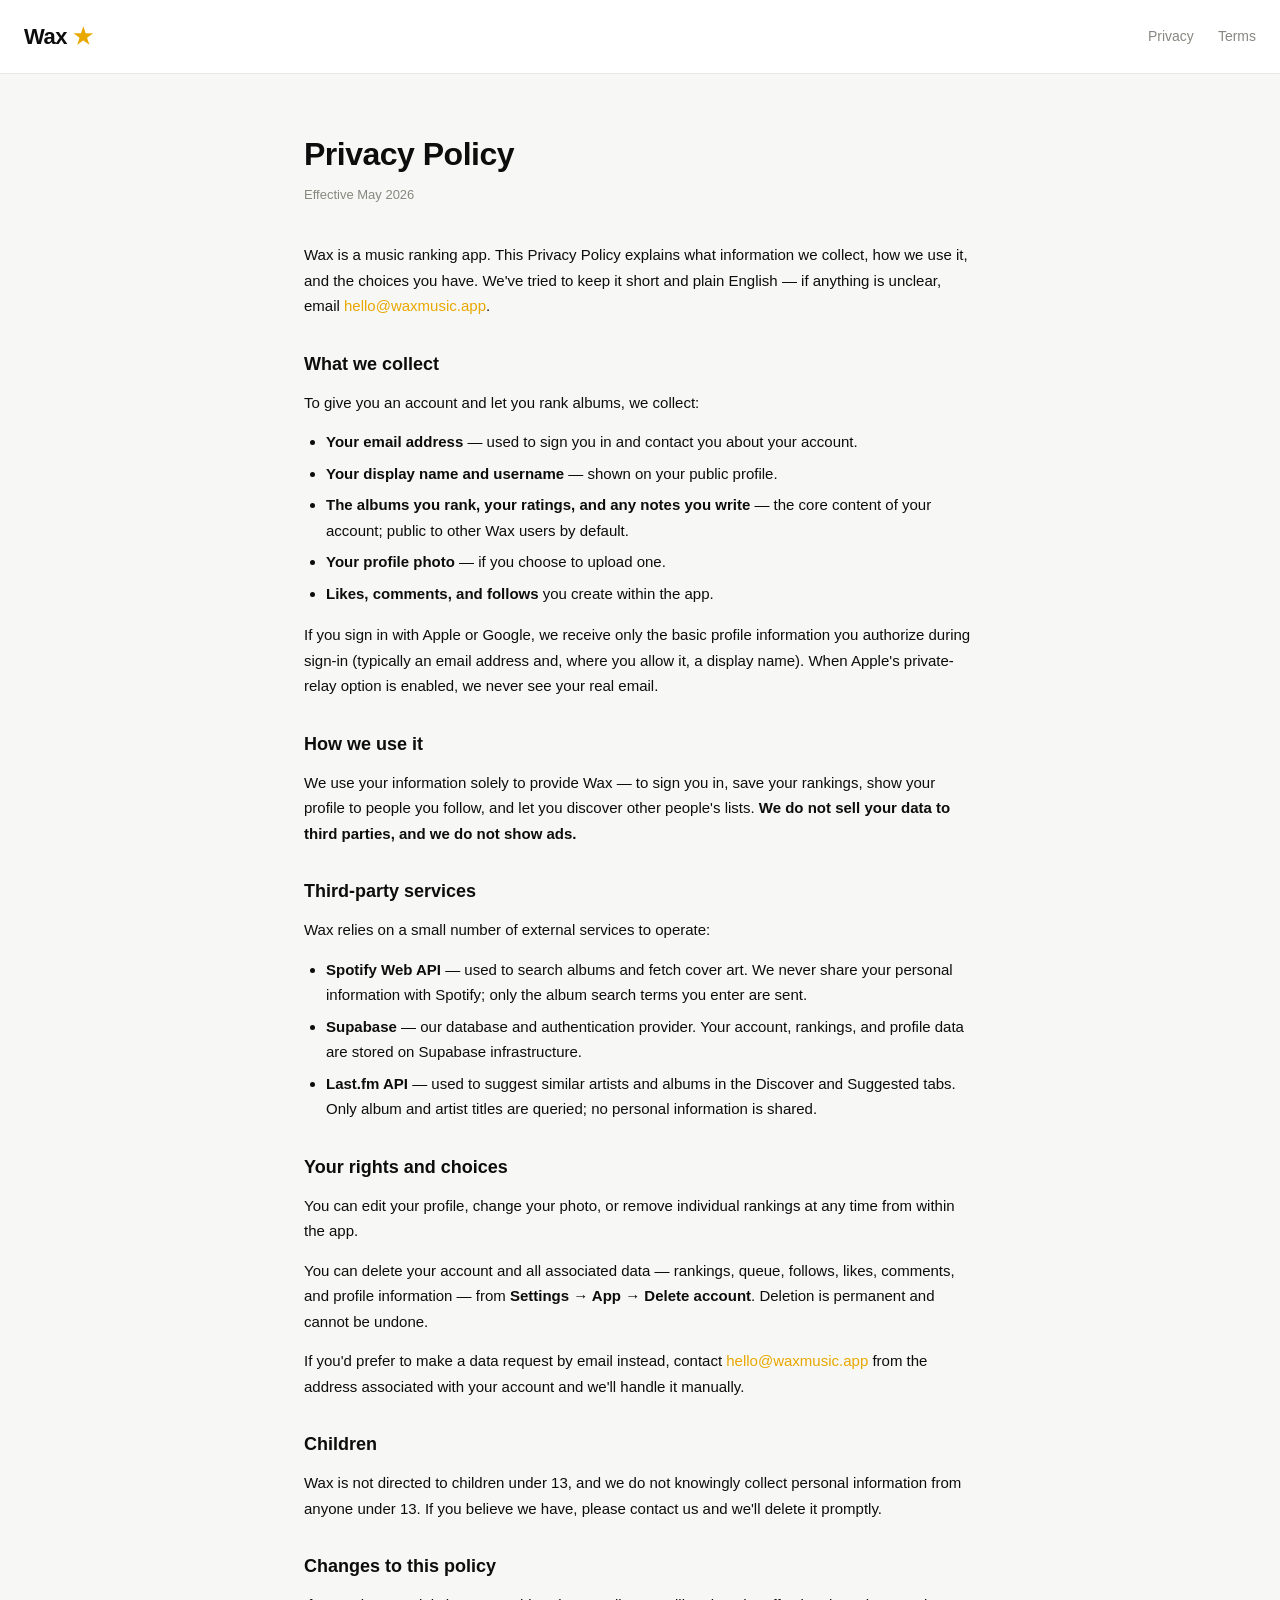
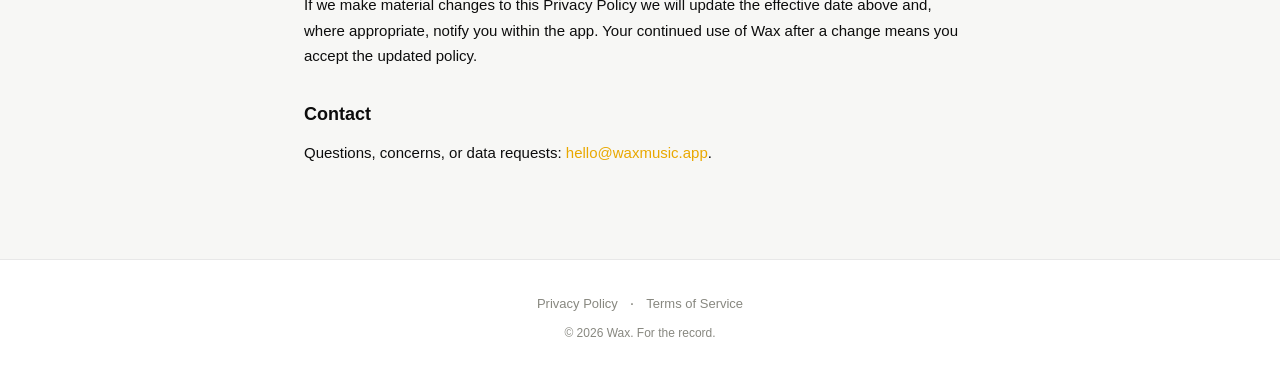
==== privacy.html @ 497c87d4 "Initial Wax website" ====
<!DOCTYPE html>
<html lang="en">
<head>
  <meta charset="UTF-8">
  <meta name="viewport" content="width=device-width, initial-scale=1.0">
  <title>Privacy Policy — Wax</title>
  <meta name="description" content="Wax Privacy Policy — what we collect, how we use it, and your rights.">
  <meta name="theme-color" content="#F7F7F5">
  <link rel="stylesheet" href="styles.css">
</head>
<body>
  <header class="site-header">
    <a href="index.html" class="logo">Wax <span class="gold-star">★</span></a>
    <nav class="site-nav">
      <a href="privacy.html">Privacy</a>
      <a href="terms.html">Terms</a>
    </nav>
  </header>

  <main class="legal">
    <h1>Privacy Policy</h1>
    <p class="updated">Effective May 2026</p>

    <p>Wax is a music ranking app. This Privacy Policy explains what information we collect, how we use it, and the choices you have. We've tried to keep it short and plain English — if anything is unclear, email <a href="mailto:hello@waxmusic.app">hello@waxmusic.app</a>.</p>

    <h2>What we collect</h2>
    <p>To give you an account and let you rank albums, we collect:</p>
    <ul>
      <li><strong>Your email address</strong> — used to sign you in and contact you about your account.</li>
      <li><strong>Your display name and username</strong> — shown on your public profile.</li>
      <li><strong>The albums you rank, your ratings, and any notes you write</strong> — the core content of your account; public to other Wax users by default.</li>
      <li><strong>Your profile photo</strong> — if you choose to upload one.</li>
      <li><strong>Likes, comments, and follows</strong> you create within the app.</li>
    </ul>
    <p>If you sign in with Apple or Google, we receive only the basic profile information you authorize during sign-in (typically an email address and, where you allow it, a display name). When Apple's private-relay option is enabled, we never see your real email.</p>

    <h2>How we use it</h2>
    <p>We use your information solely to provide Wax — to sign you in, save your rankings, show your profile to people you follow, and let you discover other people's lists. <strong>We do not sell your data to third parties, and we do not show ads.</strong></p>

    <h2>Third-party services</h2>
    <p>Wax relies on a small number of external services to operate:</p>
    <ul>
      <li><strong>Spotify Web API</strong> — used to search albums and fetch cover art. We never share your personal information with Spotify; only the album search terms you enter are sent.</li>
      <li><strong>Supabase</strong> — our database and authentication provider. Your account, rankings, and profile data are stored on Supabase infrastructure.</li>
      <li><strong>Last.fm API</strong> — used to suggest similar artists and albums in the Discover and Suggested tabs. Only album and artist titles are queried; no personal information is shared.</li>
    </ul>

    <h2>Your rights and choices</h2>
    <p>You can edit your profile, change your photo, or remove individual rankings at any time from within the app.</p>
    <p>You can delete your account and all associated data — rankings, queue, follows, likes, comments, and profile information — from <strong>Settings → App → Delete account</strong>. Deletion is permanent and cannot be undone.</p>
    <p>If you'd prefer to make a data request by email instead, contact <a href="mailto:hello@waxmusic.app">hello@waxmusic.app</a> from the address associated with your account and we'll handle it manually.</p>

    <h2>Children</h2>
    <p>Wax is not directed to children under 13, and we do not knowingly collect personal information from anyone under 13. If you believe we have, please contact us and we'll delete it promptly.</p>

    <h2>Changes to this policy</h2>
    <p>If we make material changes to this Privacy Policy we will update the effective date above and, where appropriate, notify you within the app. Your continued use of Wax after a change means you accept the updated policy.</p>

    <h2>Contact</h2>
    <p>Questions, concerns, or data requests: <a href="mailto:hello@waxmusic.app">hello@waxmusic.app</a>.</p>
  </main>

  <footer class="site-footer">
    <div class="footer-links">
      <a href="privacy.html">Privacy Policy</a>
      <span class="dot">·</span>
      <a href="terms.html">Terms of Service</a>
    </div>
    <p class="footer-copy">© 2026 Wax. For the record.</p>
  </footer>
</body>
</html>
---- styles.css ----
/* Wax marketing site — colors and feel match the app
   (CLAUDE.md → Design Principles → Color palette). */
:root {
  --bg: #F7F7F5;
  --card: #FFFFFF;
  --text: #0D0D0D;
  --muted: #888880;
  --border: #E8E8E8;
  --gold: #E9A800;
}

* { box-sizing: border-box; margin: 0; padding: 0; }

html { scroll-behavior: smooth; }

body {
  background: var(--bg);
  color: var(--text);
  font-family: -apple-system, BlinkMacSystemFont, "SF Pro Text", "Segoe UI",
    Roboto, "Helvetica Neue", Arial, sans-serif;
  -webkit-font-smoothing: antialiased;
  -moz-osx-font-smoothing: grayscale;
  line-height: 1.5;
  min-height: 100vh;
  display: flex;
  flex-direction: column;
}

a { color: inherit; text-decoration: none; transition: color 120ms ease; }

/* ── Header ─────────────────────────────────────────────────────────── */
.site-header {
  display: flex;
  align-items: center;
  justify-content: space-between;
  padding: 20px 24px;
  border-bottom: 1px solid var(--border);
  background: var(--card);
}
.logo {
  font-size: 22px;
  font-weight: 800;
  letter-spacing: -0.5px;
  color: var(--text);
}
.gold-star { color: var(--gold); }
.site-nav { display: flex; gap: 24px; }
.site-nav a {
  font-size: 14px;
  color: var(--muted);
  font-weight: 500;
}
.site-nav a:hover { color: var(--text); }

/* ── Main flex fill ─────────────────────────────────────────────────── */
main { flex: 1; }

/* ── Landing hero ───────────────────────────────────────────────────── */
.hero {
  display: flex;
  flex-direction: column;
  align-items: center;
  justify-content: center;
  padding: 112px 24px 96px;
  text-align: center;
}
.hero-logo {
  font-size: 88px;
  font-weight: 800;
  letter-spacing: -3px;
  color: var(--text);
  margin-bottom: 4px;
  line-height: 1;
}
.hero-tagline {
  font-size: 18px;
  color: var(--muted);
  margin-bottom: 44px;
}
.hero-desc {
  font-size: 18px;
  max-width: 480px;
  color: var(--text);
  margin: 0 auto 40px;
  line-height: 1.55;
}
.cta {
  display: inline-flex;
  align-items: center;
  justify-content: center;
  gap: 8px;
  background: var(--text);
  color: var(--card);
  padding: 16px 32px;
  border-radius: 999px;
  font-weight: 700;
  font-size: 15px;
  border: none;
  cursor: not-allowed;
  font-family: inherit;
  opacity: 0.95;
}
.cta:hover { opacity: 1; }
.cta-sub {
  margin-top: 14px;
  font-size: 12px;
  color: var(--muted);
  letter-spacing: 0.2px;
}

/* ── Legal pages (privacy, terms) ───────────────────────────────────── */
.legal {
  max-width: 720px;
  margin: 0 auto;
  padding: 56px 24px 80px;
}
.legal h1 {
  font-size: 32px;
  font-weight: 800;
  letter-spacing: -0.5px;
  margin-bottom: 6px;
}
.legal .updated {
  font-size: 13px;
  color: var(--muted);
  margin-bottom: 36px;
}
.legal h2 {
  font-size: 18px;
  font-weight: 700;
  margin-top: 32px;
  margin-bottom: 12px;
}
.legal p {
  font-size: 15px;
  line-height: 1.7;
  margin-bottom: 14px;
  color: var(--text);
}
.legal ul {
  padding-left: 22px;
  margin-bottom: 16px;
}
.legal li {
  font-size: 15px;
  line-height: 1.7;
  margin-bottom: 6px;
}
.legal a {
  color: var(--gold);
  font-weight: 500;
}
.legal a:hover { text-decoration: underline; }
.legal strong { font-weight: 700; }

/* ── Footer ─────────────────────────────────────────────────────────── */
.site-footer {
  border-top: 1px solid var(--border);
  padding: 32px 24px 40px;
  text-align: center;
  background: var(--card);
}
.footer-links {
  display: flex;
  align-items: center;
  justify-content: center;
  gap: 12px;
  margin-bottom: 8px;
}
.footer-links a {
  font-size: 13px;
  color: var(--muted);
  font-weight: 500;
}
.footer-links a:hover { color: var(--text); }
.dot { color: var(--muted); }
.footer-copy {
  font-size: 12px;
  color: var(--muted);
}

/* ── Mobile ─────────────────────────────────────────────────────────── */
@media (max-width: 640px) {
  .site-header { padding: 16px 20px; }
  .logo { font-size: 19px; }
  .site-nav { gap: 18px; }

  .hero { padding: 72px 20px 56px; }
  .hero-logo { font-size: 64px; letter-spacing: -2px; }
  .hero-tagline { font-size: 16px; margin-bottom: 36px; }
  .hero-desc { font-size: 16px; margin-bottom: 32px; }
  .cta { padding: 14px 26px; font-size: 14px; }

  .legal { padding: 40px 20px 64px; }
  .legal h1 { font-size: 26px; }
  .legal h2 { font-size: 16px; margin-top: 28px; }
  .legal p, .legal li { font-size: 14.5px; }

  .site-footer { padding: 28px 20px 36px; }
}
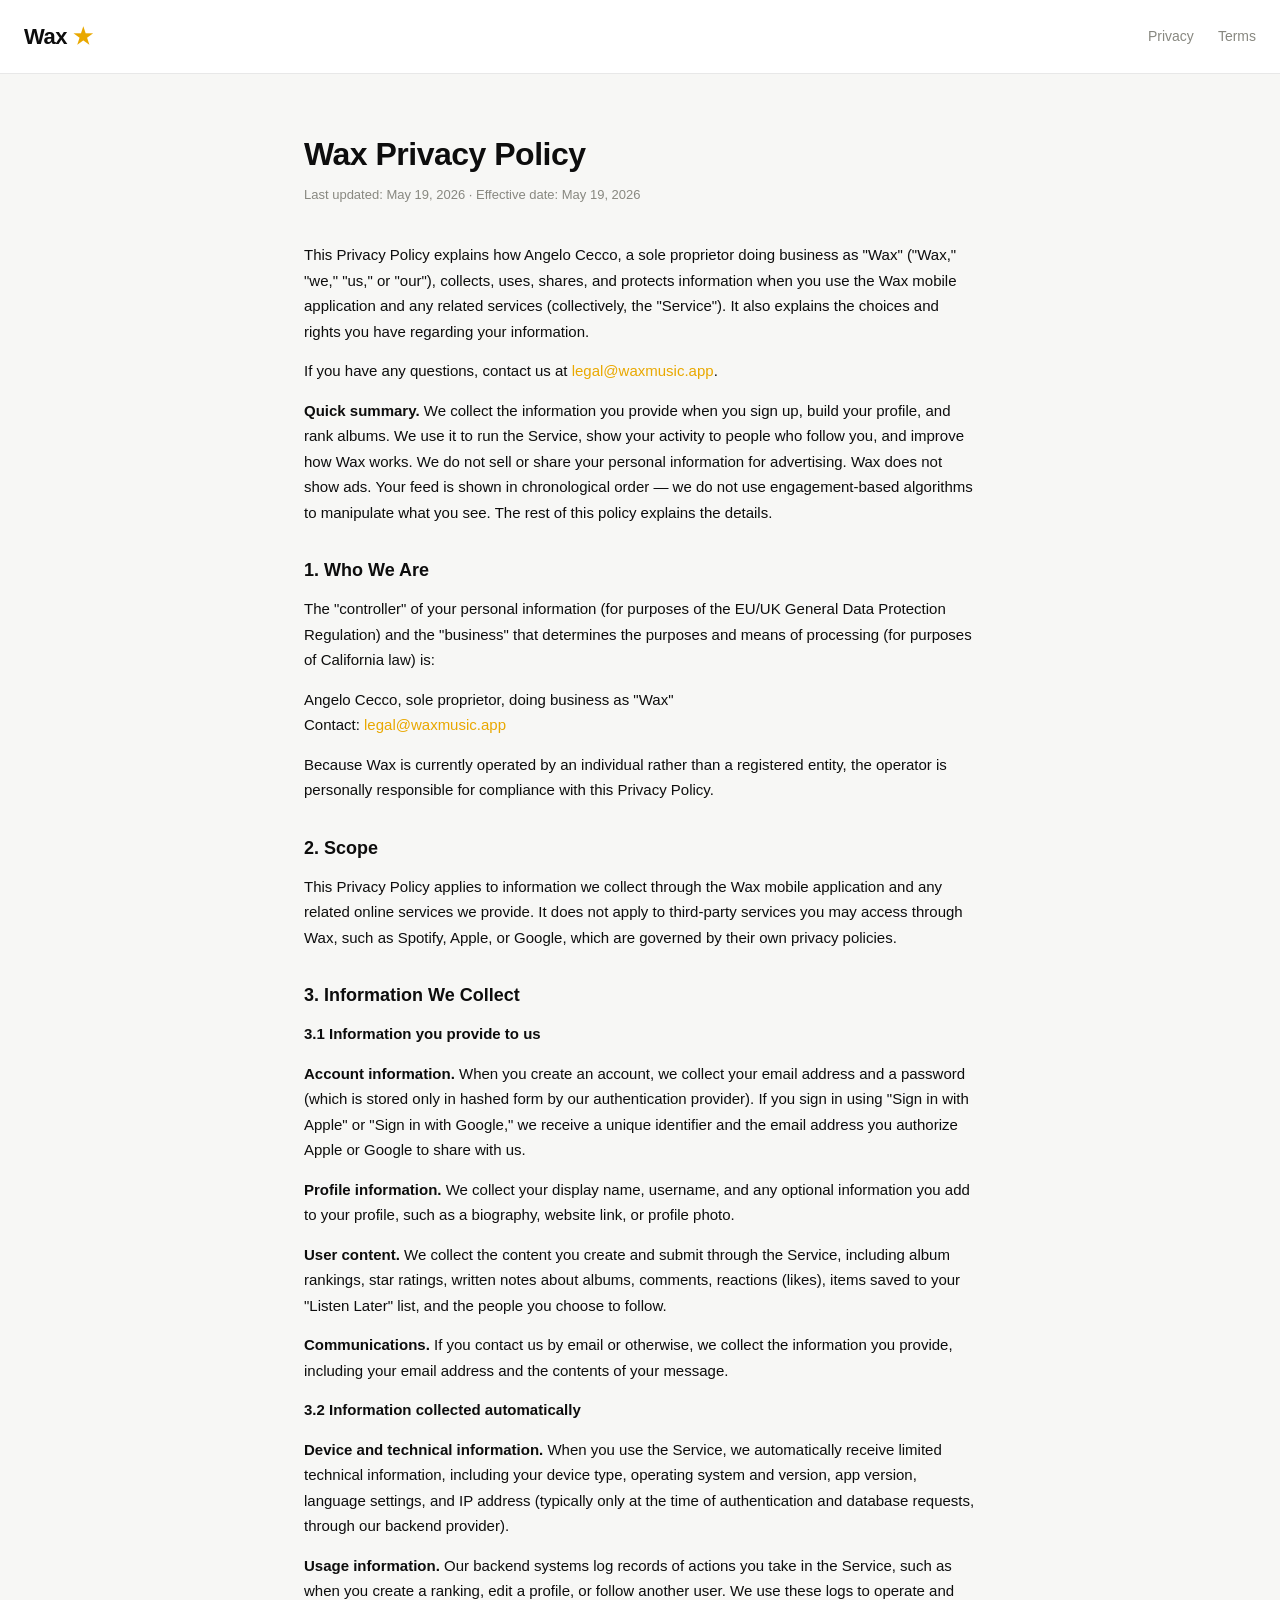
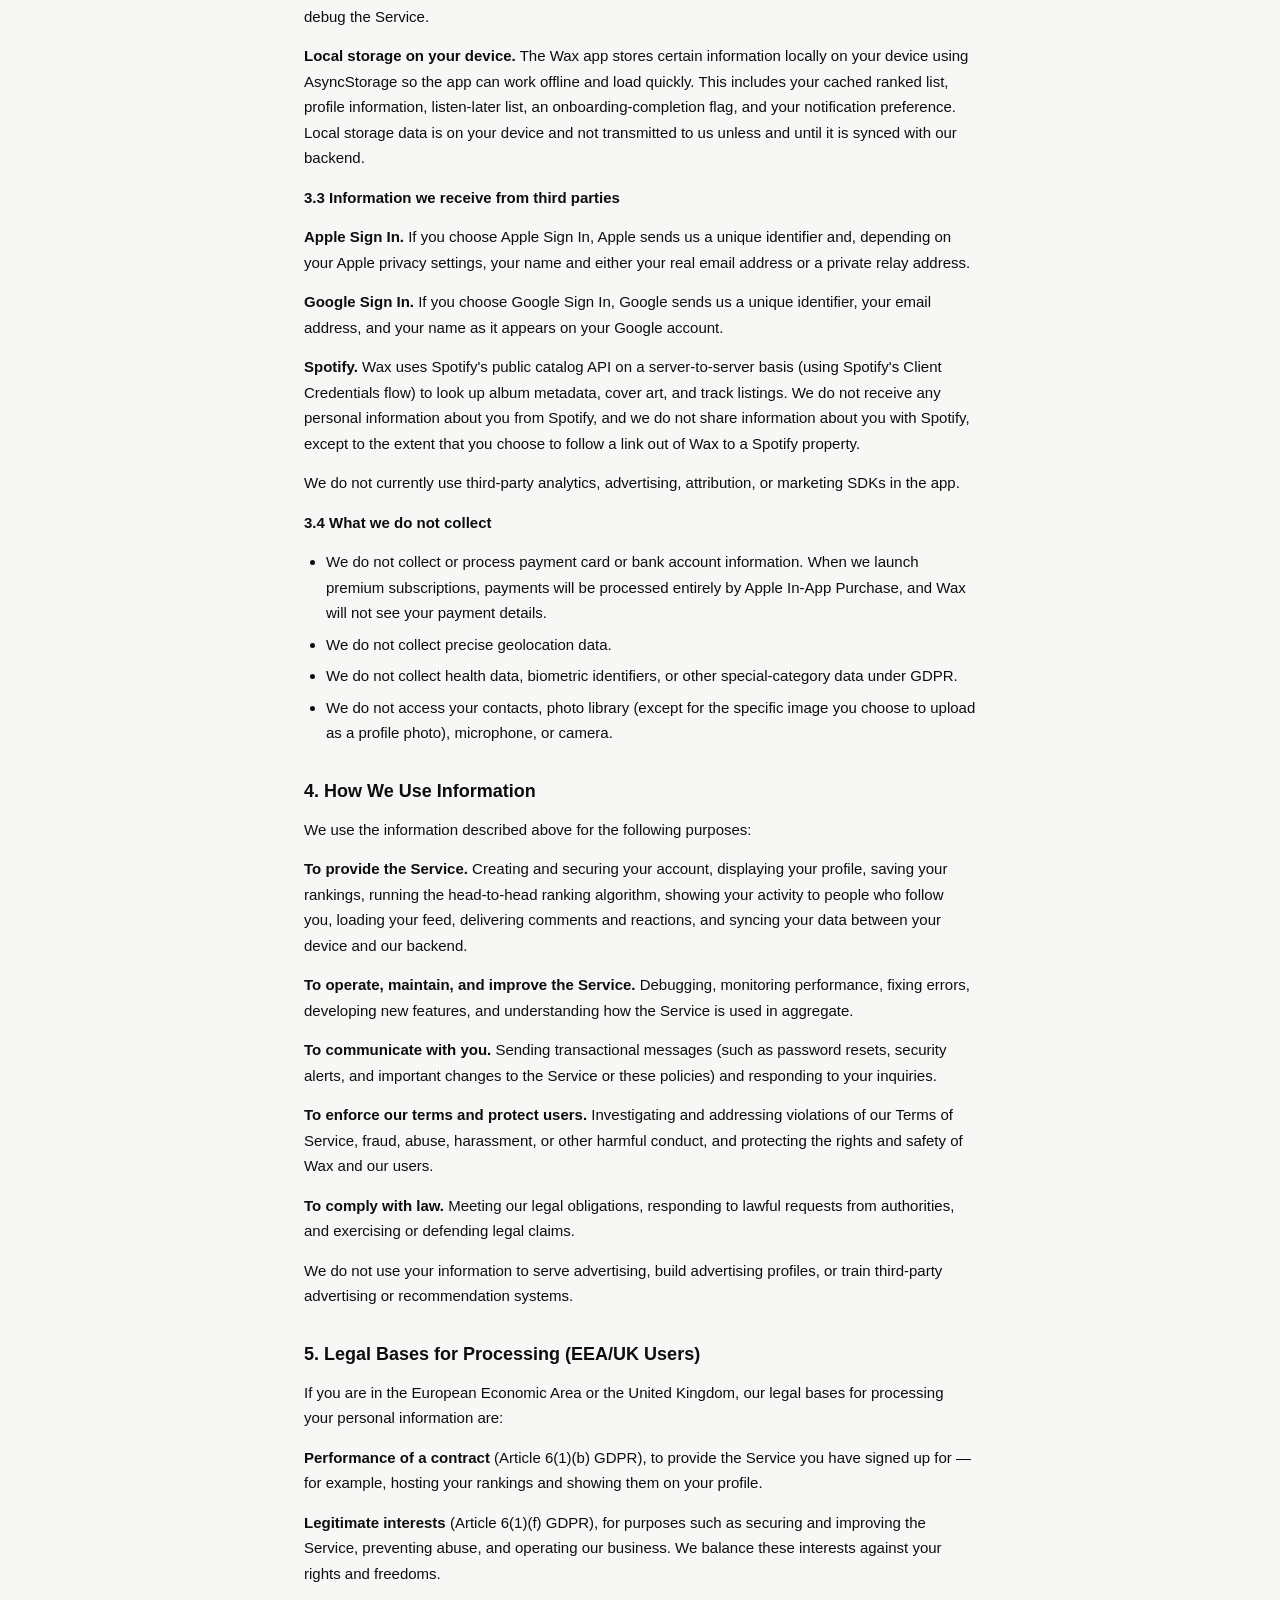
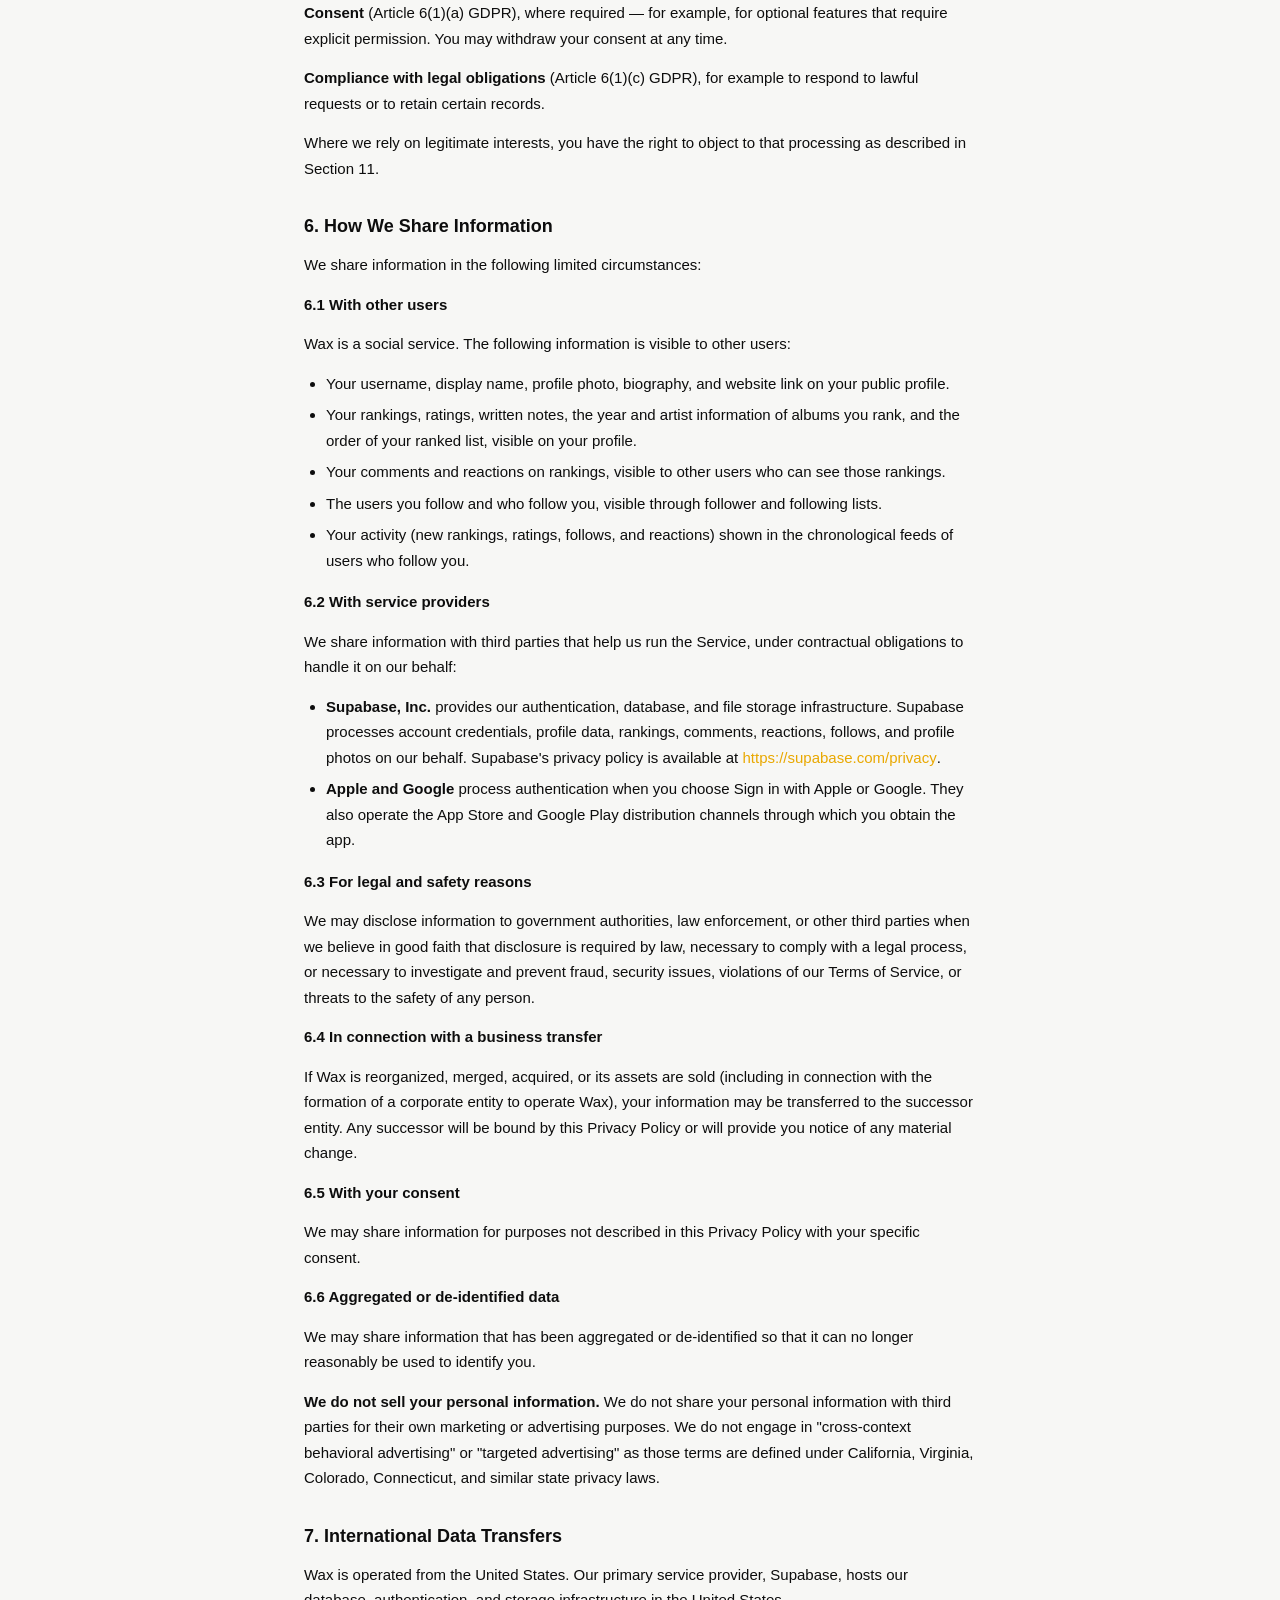
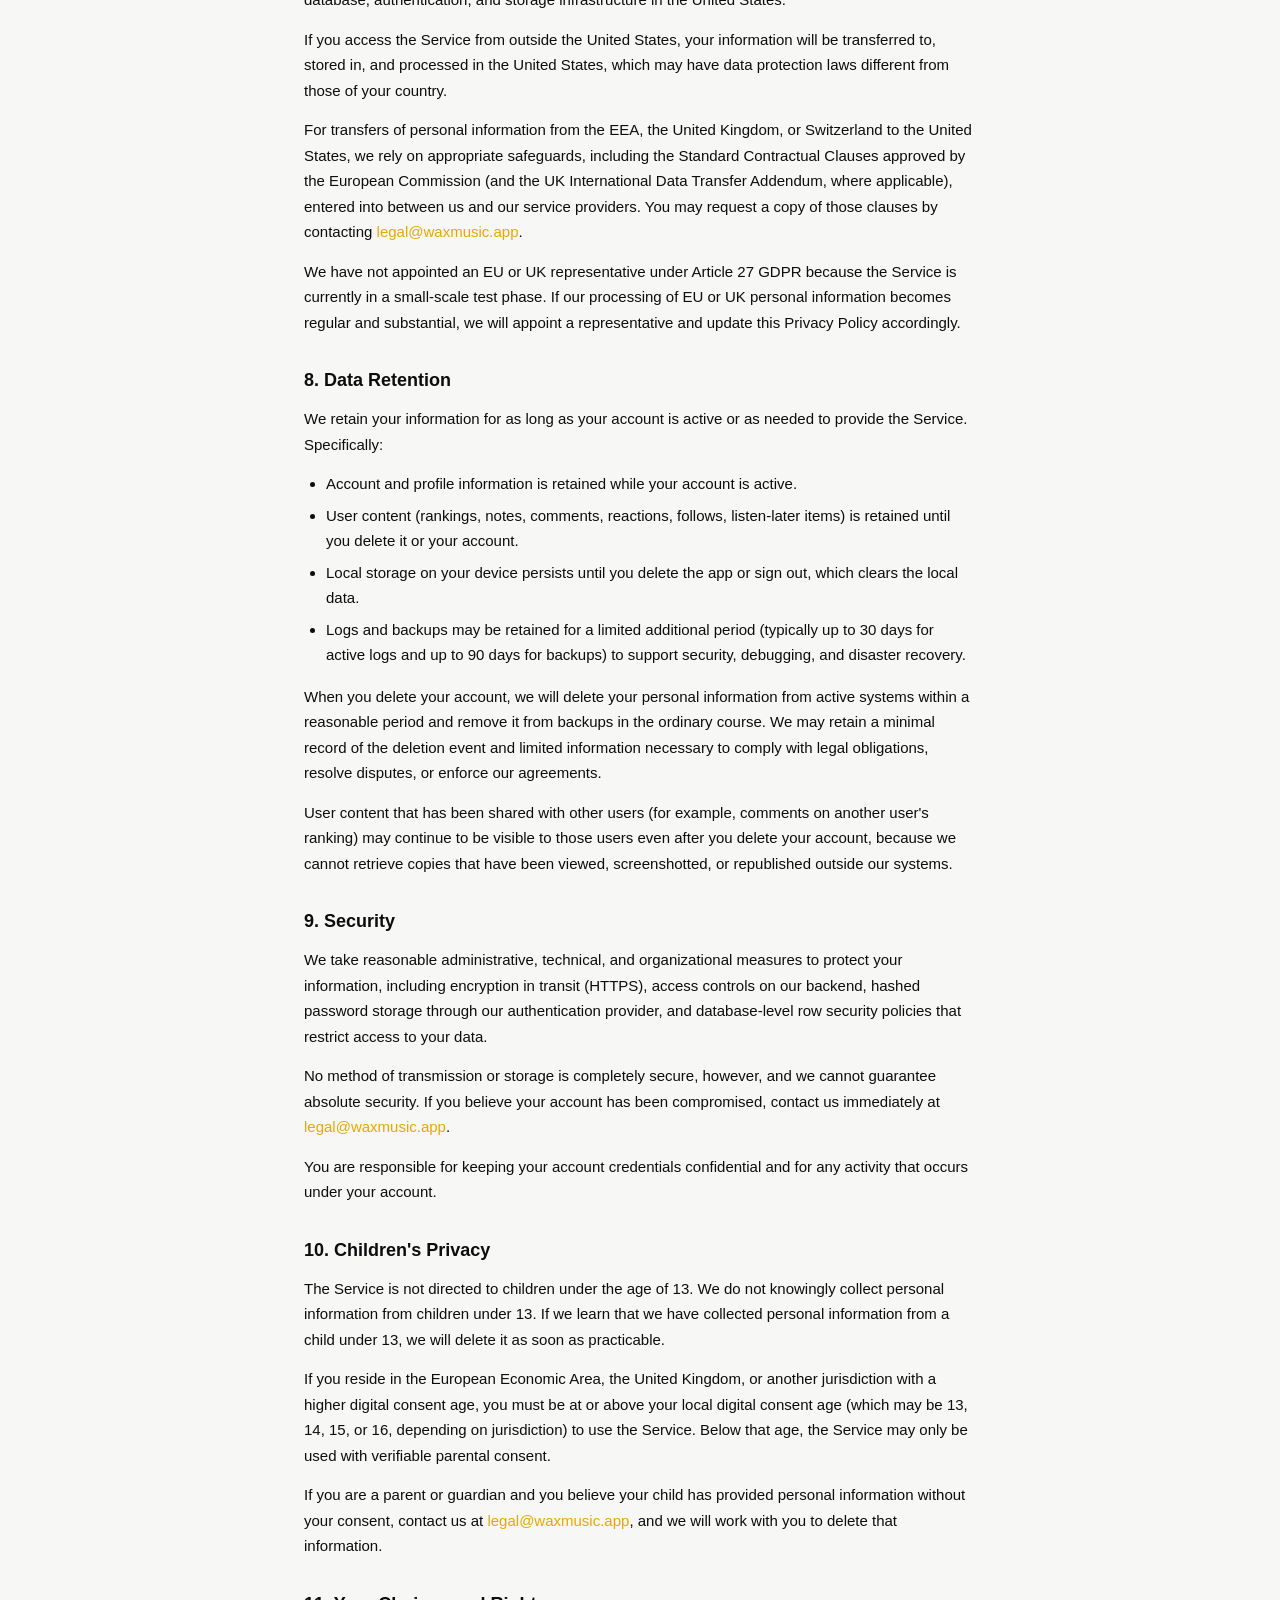
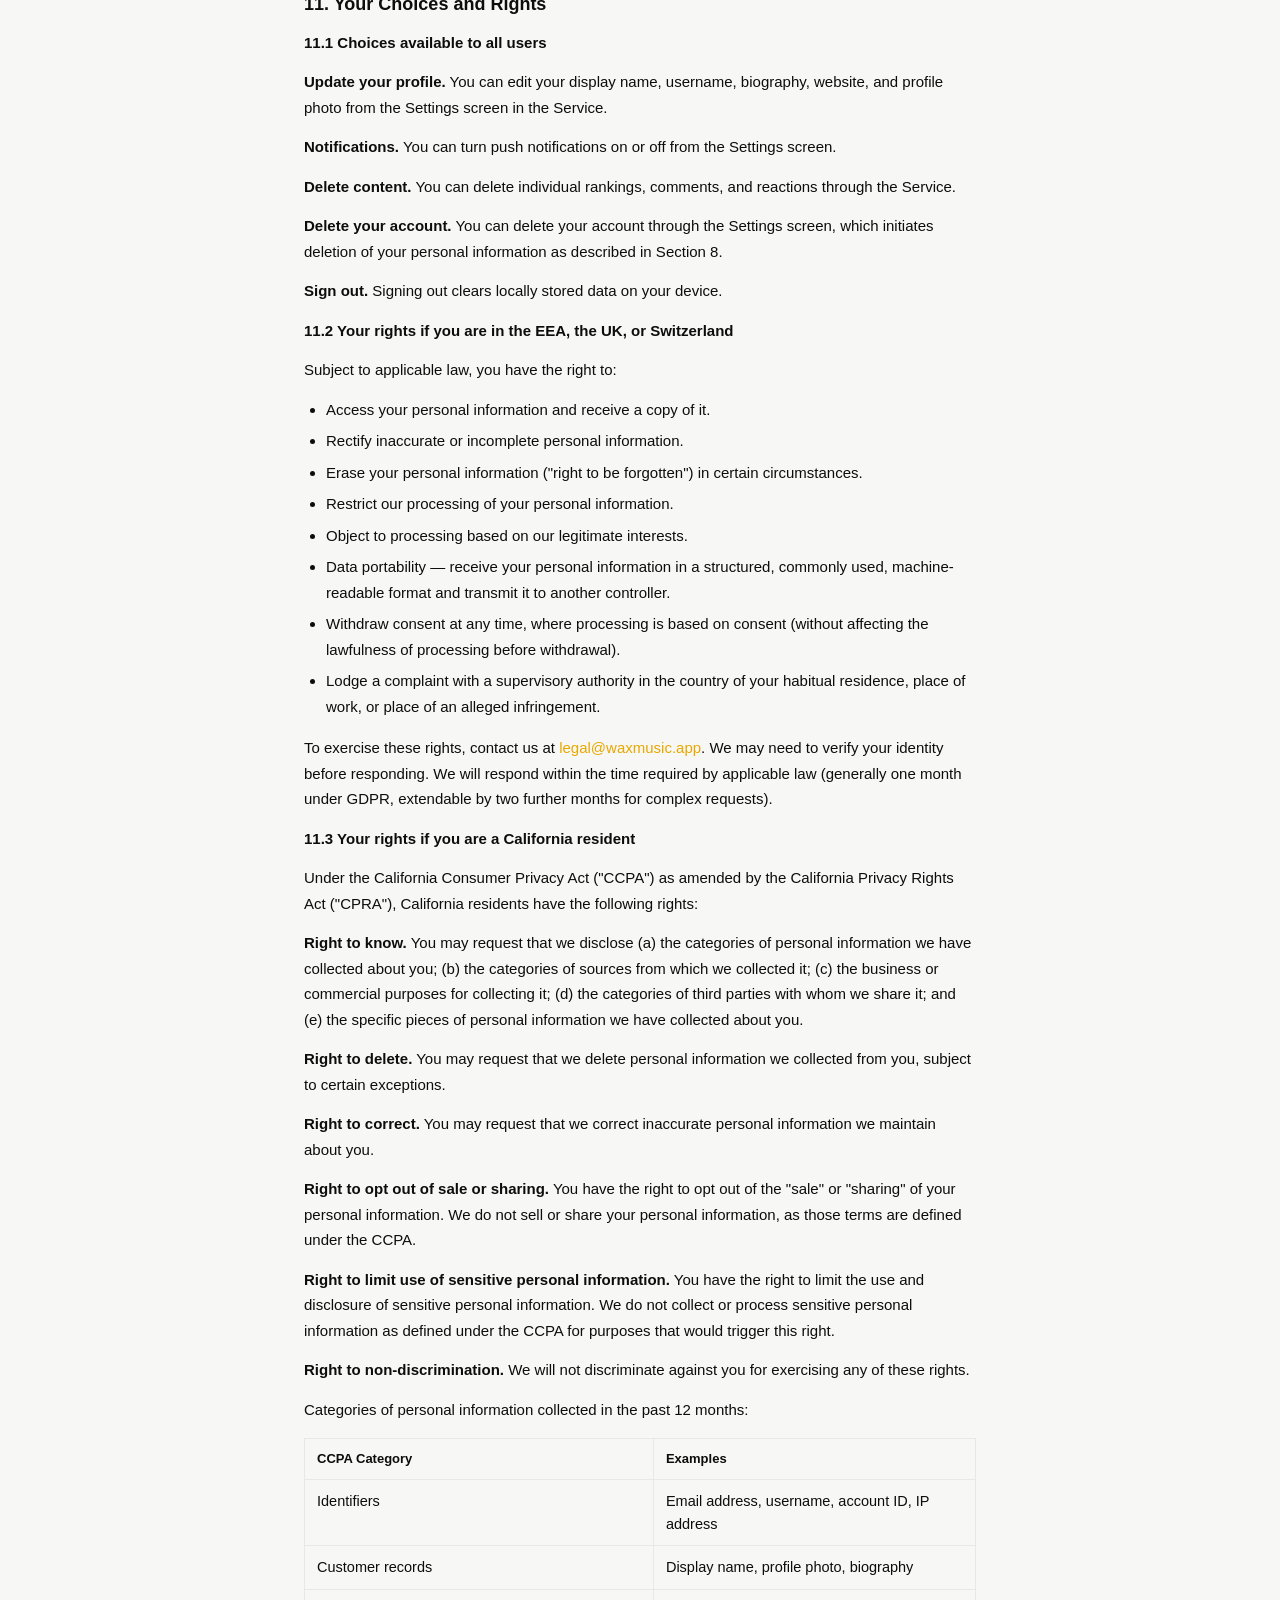
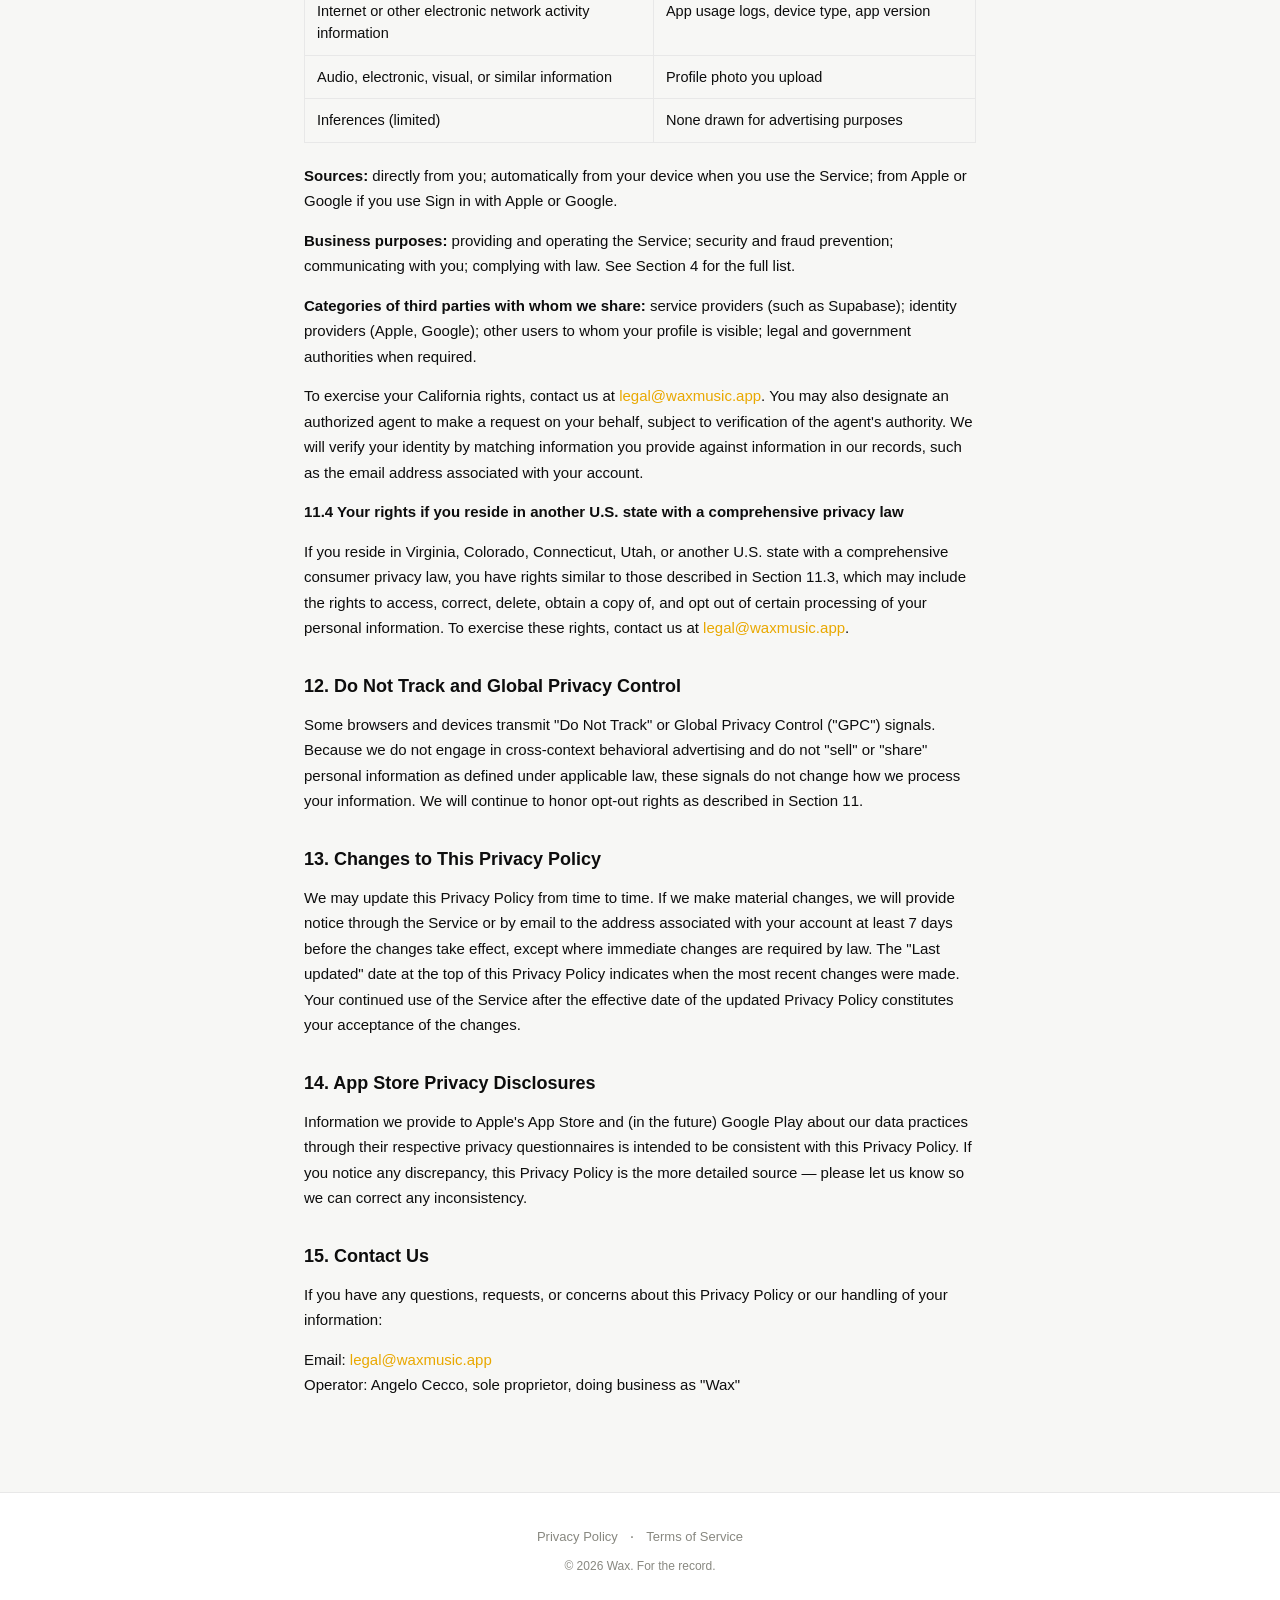
==== commit 4f3b5b1c: "Full Terms of Service and Privacy Policy, table styles for CCPA categories Co-Authored-By: Claude Op" ====
--- a/privacy.html
+++ b/privacy.html
@@ -4,7 +4,7 @@
   <meta charset="UTF-8">
   <meta name="viewport" content="width=device-width, initial-scale=1.0">
   <title>Privacy Policy — Wax</title>
-  <meta name="description" content="Wax Privacy Policy — what we collect, how we use it, and your rights.">
+  <meta name="description" content="Wax Privacy Policy — how we collect, use, and share information about you, and the choices and rights you have.">
   <meta name="theme-color" content="#F7F7F5">
   <link rel="stylesheet" href="styles.css">
 </head>
@@ -18,46 +18,222 @@
   </header>
 
   <main class="legal">
-    <h1>Privacy Policy</h1>
-    <p class="updated">Effective May 2026</p>
-
-    <p>Wax is a music ranking app. This Privacy Policy explains what information we collect, how we use it, and the choices you have. We've tried to keep it short and plain English — if anything is unclear, email <a href="mailto:hello@waxmusic.app">hello@waxmusic.app</a>.</p>
-
-    <h2>What we collect</h2>
-    <p>To give you an account and let you rank albums, we collect:</p>
-    <ul>
-      <li><strong>Your email address</strong> — used to sign you in and contact you about your account.</li>
-      <li><strong>Your display name and username</strong> — shown on your public profile.</li>
-      <li><strong>The albums you rank, your ratings, and any notes you write</strong> — the core content of your account; public to other Wax users by default.</li>
-      <li><strong>Your profile photo</strong> — if you choose to upload one.</li>
-      <li><strong>Likes, comments, and follows</strong> you create within the app.</li>
-    </ul>
-    <p>If you sign in with Apple or Google, we receive only the basic profile information you authorize during sign-in (typically an email address and, where you allow it, a display name). When Apple's private-relay option is enabled, we never see your real email.</p>
-
-    <h2>How we use it</h2>
-    <p>We use your information solely to provide Wax — to sign you in, save your rankings, show your profile to people you follow, and let you discover other people's lists. <strong>We do not sell your data to third parties, and we do not show ads.</strong></p>
-
-    <h2>Third-party services</h2>
-    <p>Wax relies on a small number of external services to operate:</p>
-    <ul>
-      <li><strong>Spotify Web API</strong> — used to search albums and fetch cover art. We never share your personal information with Spotify; only the album search terms you enter are sent.</li>
-      <li><strong>Supabase</strong> — our database and authentication provider. Your account, rankings, and profile data are stored on Supabase infrastructure.</li>
-      <li><strong>Last.fm API</strong> — used to suggest similar artists and albums in the Discover and Suggested tabs. Only album and artist titles are queried; no personal information is shared.</li>
-    </ul>
-
-    <h2>Your rights and choices</h2>
-    <p>You can edit your profile, change your photo, or remove individual rankings at any time from within the app.</p>
-    <p>You can delete your account and all associated data — rankings, queue, follows, likes, comments, and profile information — from <strong>Settings → App → Delete account</strong>. Deletion is permanent and cannot be undone.</p>
-    <p>If you'd prefer to make a data request by email instead, contact <a href="mailto:hello@waxmusic.app">hello@waxmusic.app</a> from the address associated with your account and we'll handle it manually.</p>
-
-    <h2>Children</h2>
-    <p>Wax is not directed to children under 13, and we do not knowingly collect personal information from anyone under 13. If you believe we have, please contact us and we'll delete it promptly.</p>
-
-    <h2>Changes to this policy</h2>
-    <p>If we make material changes to this Privacy Policy we will update the effective date above and, where appropriate, notify you within the app. Your continued use of Wax after a change means you accept the updated policy.</p>
-
-    <h2>Contact</h2>
-    <p>Questions, concerns, or data requests: <a href="mailto:hello@waxmusic.app">hello@waxmusic.app</a>.</p>
+    <h1>Wax Privacy Policy</h1>
+    <p class="updated">Last updated: May 19, 2026 · Effective date: May 19, 2026</p>
+
+    <p>This Privacy Policy explains how Angelo Cecco, a sole proprietor doing business as "Wax" ("Wax," "we," "us," or "our"), collects, uses, shares, and protects information when you use the Wax mobile application and any related services (collectively, the "Service"). It also explains the choices and rights you have regarding your information.</p>
+
+    <p>If you have any questions, contact us at <a href="mailto:legal@waxmusic.app">legal@waxmusic.app</a>.</p>
+
+    <p><strong>Quick summary.</strong> We collect the information you provide when you sign up, build your profile, and rank albums. We use it to run the Service, show your activity to people who follow you, and improve how Wax works. We do not sell or share your personal information for advertising. Wax does not show ads. Your feed is shown in chronological order — we do not use engagement-based algorithms to manipulate what you see. The rest of this policy explains the details.</p>
+
+    <h2>1. Who We Are</h2>
+    <p>The "controller" of your personal information (for purposes of the EU/UK General Data Protection Regulation) and the "business" that determines the purposes and means of processing (for purposes of California law) is:</p>
+    <p>Angelo Cecco, sole proprietor, doing business as "Wax"<br>
+    Contact: <a href="mailto:legal@waxmusic.app">legal@waxmusic.app</a></p>
+    <p>Because Wax is currently operated by an individual rather than a registered entity, the operator is personally responsible for compliance with this Privacy Policy.</p>
+
+    <h2>2. Scope</h2>
+    <p>This Privacy Policy applies to information we collect through the Wax mobile application and any related online services we provide. It does not apply to third-party services you may access through Wax, such as Spotify, Apple, or Google, which are governed by their own privacy policies.</p>
+
+    <h2>3. Information We Collect</h2>
+
+    <p><strong>3.1 Information you provide to us</strong></p>
+    <p><strong>Account information.</strong> When you create an account, we collect your email address and a password (which is stored only in hashed form by our authentication provider). If you sign in using "Sign in with Apple" or "Sign in with Google," we receive a unique identifier and the email address you authorize Apple or Google to share with us.</p>
+    <p><strong>Profile information.</strong> We collect your display name, username, and any optional information you add to your profile, such as a biography, website link, or profile photo.</p>
+    <p><strong>User content.</strong> We collect the content you create and submit through the Service, including album rankings, star ratings, written notes about albums, comments, reactions (likes), items saved to your "Listen Later" list, and the people you choose to follow.</p>
+    <p><strong>Communications.</strong> If you contact us by email or otherwise, we collect the information you provide, including your email address and the contents of your message.</p>
+
+    <p><strong>3.2 Information collected automatically</strong></p>
+    <p><strong>Device and technical information.</strong> When you use the Service, we automatically receive limited technical information, including your device type, operating system and version, app version, language settings, and IP address (typically only at the time of authentication and database requests, through our backend provider).</p>
+    <p><strong>Usage information.</strong> Our backend systems log records of actions you take in the Service, such as when you create a ranking, edit a profile, or follow another user. We use these logs to operate and debug the Service.</p>
+    <p><strong>Local storage on your device.</strong> The Wax app stores certain information locally on your device using AsyncStorage so the app can work offline and load quickly. This includes your cached ranked list, profile information, listen-later list, an onboarding-completion flag, and your notification preference. Local storage data is on your device and not transmitted to us unless and until it is synced with our backend.</p>
+
+    <p><strong>3.3 Information we receive from third parties</strong></p>
+    <p><strong>Apple Sign In.</strong> If you choose Apple Sign In, Apple sends us a unique identifier and, depending on your Apple privacy settings, your name and either your real email address or a private relay address.</p>
+    <p><strong>Google Sign In.</strong> If you choose Google Sign In, Google sends us a unique identifier, your email address, and your name as it appears on your Google account.</p>
+    <p><strong>Spotify.</strong> Wax uses Spotify's public catalog API on a server-to-server basis (using Spotify's Client Credentials flow) to look up album metadata, cover art, and track listings. We do not receive any personal information about you from Spotify, and we do not share information about you with Spotify, except to the extent that you choose to follow a link out of Wax to a Spotify property.</p>
+    <p>We do not currently use third-party analytics, advertising, attribution, or marketing SDKs in the app.</p>
+
+    <p><strong>3.4 What we do not collect</strong></p>
+    <ul>
+      <li>We do not collect or process payment card or bank account information. When we launch premium subscriptions, payments will be processed entirely by Apple In-App Purchase, and Wax will not see your payment details.</li>
+      <li>We do not collect precise geolocation data.</li>
+      <li>We do not collect health data, biometric identifiers, or other special-category data under GDPR.</li>
+      <li>We do not access your contacts, photo library (except for the specific image you choose to upload as a profile photo), microphone, or camera.</li>
+    </ul>
+
+    <h2>4. How We Use Information</h2>
+    <p>We use the information described above for the following purposes:</p>
+    <p><strong>To provide the Service.</strong> Creating and securing your account, displaying your profile, saving your rankings, running the head-to-head ranking algorithm, showing your activity to people who follow you, loading your feed, delivering comments and reactions, and syncing your data between your device and our backend.</p>
+    <p><strong>To operate, maintain, and improve the Service.</strong> Debugging, monitoring performance, fixing errors, developing new features, and understanding how the Service is used in aggregate.</p>
+    <p><strong>To communicate with you.</strong> Sending transactional messages (such as password resets, security alerts, and important changes to the Service or these policies) and responding to your inquiries.</p>
+    <p><strong>To enforce our terms and protect users.</strong> Investigating and addressing violations of our Terms of Service, fraud, abuse, harassment, or other harmful conduct, and protecting the rights and safety of Wax and our users.</p>
+    <p><strong>To comply with law.</strong> Meeting our legal obligations, responding to lawful requests from authorities, and exercising or defending legal claims.</p>
+    <p>We do not use your information to serve advertising, build advertising profiles, or train third-party advertising or recommendation systems.</p>
+
+    <h2>5. Legal Bases for Processing (EEA/UK Users)</h2>
+    <p>If you are in the European Economic Area or the United Kingdom, our legal bases for processing your personal information are:</p>
+    <p><strong>Performance of a contract</strong> (Article 6(1)(b) GDPR), to provide the Service you have signed up for — for example, hosting your rankings and showing them on your profile.</p>
+    <p><strong>Legitimate interests</strong> (Article 6(1)(f) GDPR), for purposes such as securing and improving the Service, preventing abuse, and operating our business. We balance these interests against your rights and freedoms.</p>
+    <p><strong>Consent</strong> (Article 6(1)(a) GDPR), where required — for example, for optional features that require explicit permission. You may withdraw your consent at any time.</p>
+    <p><strong>Compliance with legal obligations</strong> (Article 6(1)(c) GDPR), for example to respond to lawful requests or to retain certain records.</p>
+    <p>Where we rely on legitimate interests, you have the right to object to that processing as described in Section 11.</p>
+
+    <h2>6. How We Share Information</h2>
+    <p>We share information in the following limited circumstances:</p>
+
+    <p><strong>6.1 With other users</strong></p>
+    <p>Wax is a social service. The following information is visible to other users:</p>
+    <ul>
+      <li>Your username, display name, profile photo, biography, and website link on your public profile.</li>
+      <li>Your rankings, ratings, written notes, the year and artist information of albums you rank, and the order of your ranked list, visible on your profile.</li>
+      <li>Your comments and reactions on rankings, visible to other users who can see those rankings.</li>
+      <li>The users you follow and who follow you, visible through follower and following lists.</li>
+      <li>Your activity (new rankings, ratings, follows, and reactions) shown in the chronological feeds of users who follow you.</li>
+    </ul>
+
+    <p><strong>6.2 With service providers</strong></p>
+    <p>We share information with third parties that help us run the Service, under contractual obligations to handle it on our behalf:</p>
+    <ul>
+      <li><strong>Supabase, Inc.</strong> provides our authentication, database, and file storage infrastructure. Supabase processes account credentials, profile data, rankings, comments, reactions, follows, and profile photos on our behalf. Supabase's privacy policy is available at <a href="https://supabase.com/privacy" target="_blank" rel="noopener">https://supabase.com/privacy</a>.</li>
+      <li><strong>Apple and Google</strong> process authentication when you choose Sign in with Apple or Google. They also operate the App Store and Google Play distribution channels through which you obtain the app.</li>
+    </ul>
+
+    <p><strong>6.3 For legal and safety reasons</strong></p>
+    <p>We may disclose information to government authorities, law enforcement, or other third parties when we believe in good faith that disclosure is required by law, necessary to comply with a legal process, or necessary to investigate and prevent fraud, security issues, violations of our Terms of Service, or threats to the safety of any person.</p>
+
+    <p><strong>6.4 In connection with a business transfer</strong></p>
+    <p>If Wax is reorganized, merged, acquired, or its assets are sold (including in connection with the formation of a corporate entity to operate Wax), your information may be transferred to the successor entity. Any successor will be bound by this Privacy Policy or will provide you notice of any material change.</p>
+
+    <p><strong>6.5 With your consent</strong></p>
+    <p>We may share information for purposes not described in this Privacy Policy with your specific consent.</p>
+
+    <p><strong>6.6 Aggregated or de-identified data</strong></p>
+    <p>We may share information that has been aggregated or de-identified so that it can no longer reasonably be used to identify you.</p>
+
+    <p><strong>We do not sell your personal information.</strong> We do not share your personal information with third parties for their own marketing or advertising purposes. We do not engage in "cross-context behavioral advertising" or "targeted advertising" as those terms are defined under California, Virginia, Colorado, Connecticut, and similar state privacy laws.</p>
+
+    <h2>7. International Data Transfers</h2>
+    <!--
+      Operator note (kept out of the public-facing policy): the sentence
+      below assumes the Supabase project is hosted in a U.S. region.
+      Verify in your Supabase project settings and amend this section if
+      your project is hosted in a different region.
+    -->
+    <p>Wax is operated from the United States. Our primary service provider, Supabase, hosts our database, authentication, and storage infrastructure in the United States.</p>
+    <p>If you access the Service from outside the United States, your information will be transferred to, stored in, and processed in the United States, which may have data protection laws different from those of your country.</p>
+    <p>For transfers of personal information from the EEA, the United Kingdom, or Switzerland to the United States, we rely on appropriate safeguards, including the Standard Contractual Clauses approved by the European Commission (and the UK International Data Transfer Addendum, where applicable), entered into between us and our service providers. You may request a copy of those clauses by contacting <a href="mailto:legal@waxmusic.app">legal@waxmusic.app</a>.</p>
+    <p>We have not appointed an EU or UK representative under Article 27 GDPR because the Service is currently in a small-scale test phase. If our processing of EU or UK personal information becomes regular and substantial, we will appoint a representative and update this Privacy Policy accordingly.</p>
+
+    <h2>8. Data Retention</h2>
+    <p>We retain your information for as long as your account is active or as needed to provide the Service. Specifically:</p>
+    <ul>
+      <li>Account and profile information is retained while your account is active.</li>
+      <li>User content (rankings, notes, comments, reactions, follows, listen-later items) is retained until you delete it or your account.</li>
+      <li>Local storage on your device persists until you delete the app or sign out, which clears the local data.</li>
+      <li>Logs and backups may be retained for a limited additional period (typically up to 30 days for active logs and up to 90 days for backups) to support security, debugging, and disaster recovery.</li>
+    </ul>
+    <p>When you delete your account, we will delete your personal information from active systems within a reasonable period and remove it from backups in the ordinary course. We may retain a minimal record of the deletion event and limited information necessary to comply with legal obligations, resolve disputes, or enforce our agreements.</p>
+    <p>User content that has been shared with other users (for example, comments on another user's ranking) may continue to be visible to those users even after you delete your account, because we cannot retrieve copies that have been viewed, screenshotted, or republished outside our systems.</p>
+
+    <h2>9. Security</h2>
+    <p>We take reasonable administrative, technical, and organizational measures to protect your information, including encryption in transit (HTTPS), access controls on our backend, hashed password storage through our authentication provider, and database-level row security policies that restrict access to your data.</p>
+    <p>No method of transmission or storage is completely secure, however, and we cannot guarantee absolute security. If you believe your account has been compromised, contact us immediately at <a href="mailto:legal@waxmusic.app">legal@waxmusic.app</a>.</p>
+    <p>You are responsible for keeping your account credentials confidential and for any activity that occurs under your account.</p>
+
+    <h2>10. Children's Privacy</h2>
+    <p>The Service is not directed to children under the age of 13. We do not knowingly collect personal information from children under 13. If we learn that we have collected personal information from a child under 13, we will delete it as soon as practicable.</p>
+    <p>If you reside in the European Economic Area, the United Kingdom, or another jurisdiction with a higher digital consent age, you must be at or above your local digital consent age (which may be 13, 14, 15, or 16, depending on jurisdiction) to use the Service. Below that age, the Service may only be used with verifiable parental consent.</p>
+    <p>If you are a parent or guardian and you believe your child has provided personal information without your consent, contact us at <a href="mailto:legal@waxmusic.app">legal@waxmusic.app</a>, and we will work with you to delete that information.</p>
+
+    <h2>11. Your Choices and Rights</h2>
+
+    <p><strong>11.1 Choices available to all users</strong></p>
+    <p><strong>Update your profile.</strong> You can edit your display name, username, biography, website, and profile photo from the Settings screen in the Service.</p>
+    <p><strong>Notifications.</strong> You can turn push notifications on or off from the Settings screen.</p>
+    <p><strong>Delete content.</strong> You can delete individual rankings, comments, and reactions through the Service.</p>
+    <p><strong>Delete your account.</strong> You can delete your account through the Settings screen, which initiates deletion of your personal information as described in Section 8.</p>
+    <p><strong>Sign out.</strong> Signing out clears locally stored data on your device.</p>
+
+    <p><strong>11.2 Your rights if you are in the EEA, the UK, or Switzerland</strong></p>
+    <p>Subject to applicable law, you have the right to:</p>
+    <ul>
+      <li>Access your personal information and receive a copy of it.</li>
+      <li>Rectify inaccurate or incomplete personal information.</li>
+      <li>Erase your personal information ("right to be forgotten") in certain circumstances.</li>
+      <li>Restrict our processing of your personal information.</li>
+      <li>Object to processing based on our legitimate interests.</li>
+      <li>Data portability — receive your personal information in a structured, commonly used, machine-readable format and transmit it to another controller.</li>
+      <li>Withdraw consent at any time, where processing is based on consent (without affecting the lawfulness of processing before withdrawal).</li>
+      <li>Lodge a complaint with a supervisory authority in the country of your habitual residence, place of work, or place of an alleged infringement.</li>
+    </ul>
+    <p>To exercise these rights, contact us at <a href="mailto:legal@waxmusic.app">legal@waxmusic.app</a>. We may need to verify your identity before responding. We will respond within the time required by applicable law (generally one month under GDPR, extendable by two further months for complex requests).</p>
+
+    <p><strong>11.3 Your rights if you are a California resident</strong></p>
+    <p>Under the California Consumer Privacy Act ("CCPA") as amended by the California Privacy Rights Act ("CPRA"), California residents have the following rights:</p>
+    <p><strong>Right to know.</strong> You may request that we disclose (a) the categories of personal information we have collected about you; (b) the categories of sources from which we collected it; (c) the business or commercial purposes for collecting it; (d) the categories of third parties with whom we share it; and (e) the specific pieces of personal information we have collected about you.</p>
+    <p><strong>Right to delete.</strong> You may request that we delete personal information we collected from you, subject to certain exceptions.</p>
+    <p><strong>Right to correct.</strong> You may request that we correct inaccurate personal information we maintain about you.</p>
+    <p><strong>Right to opt out of sale or sharing.</strong> You have the right to opt out of the "sale" or "sharing" of your personal information. We do not sell or share your personal information, as those terms are defined under the CCPA.</p>
+    <p><strong>Right to limit use of sensitive personal information.</strong> You have the right to limit the use and disclosure of sensitive personal information. We do not collect or process sensitive personal information as defined under the CCPA for purposes that would trigger this right.</p>
+    <p><strong>Right to non-discrimination.</strong> We will not discriminate against you for exercising any of these rights.</p>
+
+    <p>Categories of personal information collected in the past 12 months:</p>
+    <div class="table-wrap">
+      <table>
+        <thead>
+          <tr>
+            <th>CCPA Category</th>
+            <th>Examples</th>
+          </tr>
+        </thead>
+        <tbody>
+          <tr>
+            <td>Identifiers</td>
+            <td>Email address, username, account ID, IP address</td>
+          </tr>
+          <tr>
+            <td>Customer records</td>
+            <td>Display name, profile photo, biography</td>
+          </tr>
+          <tr>
+            <td>Internet or other electronic network activity information</td>
+            <td>App usage logs, device type, app version</td>
+          </tr>
+          <tr>
+            <td>Audio, electronic, visual, or similar information</td>
+            <td>Profile photo you upload</td>
+          </tr>
+          <tr>
+            <td>Inferences (limited)</td>
+            <td>None drawn for advertising purposes</td>
+          </tr>
+        </tbody>
+      </table>
+    </div>
+
+    <p><strong>Sources:</strong> directly from you; automatically from your device when you use the Service; from Apple or Google if you use Sign in with Apple or Google.</p>
+    <p><strong>Business purposes:</strong> providing and operating the Service; security and fraud prevention; communicating with you; complying with law. See Section 4 for the full list.</p>
+    <p><strong>Categories of third parties with whom we share:</strong> service providers (such as Supabase); identity providers (Apple, Google); other users to whom your profile is visible; legal and government authorities when required.</p>
+    <p>To exercise your California rights, contact us at <a href="mailto:legal@waxmusic.app">legal@waxmusic.app</a>. You may also designate an authorized agent to make a request on your behalf, subject to verification of the agent's authority. We will verify your identity by matching information you provide against information in our records, such as the email address associated with your account.</p>
+
+    <p><strong>11.4 Your rights if you reside in another U.S. state with a comprehensive privacy law</strong></p>
+    <p>If you reside in Virginia, Colorado, Connecticut, Utah, or another U.S. state with a comprehensive consumer privacy law, you have rights similar to those described in Section 11.3, which may include the rights to access, correct, delete, obtain a copy of, and opt out of certain processing of your personal information. To exercise these rights, contact us at <a href="mailto:legal@waxmusic.app">legal@waxmusic.app</a>.</p>
+
+    <h2>12. Do Not Track and Global Privacy Control</h2>
+    <p>Some browsers and devices transmit "Do Not Track" or Global Privacy Control ("GPC") signals. Because we do not engage in cross-context behavioral advertising and do not "sell" or "share" personal information as defined under applicable law, these signals do not change how we process your information. We will continue to honor opt-out rights as described in Section 11.</p>
+
+    <h2>13. Changes to This Privacy Policy</h2>
+    <p>We may update this Privacy Policy from time to time. If we make material changes, we will provide notice through the Service or by email to the address associated with your account at least 7 days before the changes take effect, except where immediate changes are required by law. The "Last updated" date at the top of this Privacy Policy indicates when the most recent changes were made. Your continued use of the Service after the effective date of the updated Privacy Policy constitutes your acceptance of the changes.</p>
+
+    <h2>14. App Store Privacy Disclosures</h2>
+    <p>Information we provide to Apple's App Store and (in the future) Google Play about our data practices through their respective privacy questionnaires is intended to be consistent with this Privacy Policy. If you notice any discrepancy, this Privacy Policy is the more detailed source — please let us know so we can correct any inconsistency.</p>
+
+    <h2>15. Contact Us</h2>
+    <p>If you have any questions, requests, or concerns about this Privacy Policy or our handling of your information:</p>
+    <p>Email: <a href="mailto:legal@waxmusic.app">legal@waxmusic.app</a><br>
+    Operator: Angelo Cecco, sole proprietor, doing business as "Wax"</p>
   </main>
 
   <footer class="site-footer">
--- a/styles.css
+++ b/styles.css
@@ -153,6 +153,34 @@
 .legal a:hover { text-decoration: underline; }
 .legal strong { font-weight: 700; }
 
+/* CCPA categories table (privacy §11.3) — kept minimal to match the rest
+   of the legal copy without introducing a new visual language. */
+.legal .table-wrap {
+  width: 100%;
+  overflow-x: auto;
+  margin: 16px 0 20px;
+  -webkit-overflow-scrolling: touch;
+}
+.legal table {
+  width: 100%;
+  border-collapse: collapse;
+  font-size: 14.5px;
+}
+.legal th,
+.legal td {
+  border: 1px solid var(--border);
+  padding: 10px 12px;
+  text-align: left;
+  vertical-align: top;
+  line-height: 1.55;
+}
+.legal th {
+  background: var(--bg);
+  font-weight: 700;
+  font-size: 13px;
+  color: var(--text);
+}
+
 /* ── Footer ─────────────────────────────────────────────────────────── */
 .site-footer {
   border-top: 1px solid var(--border);
